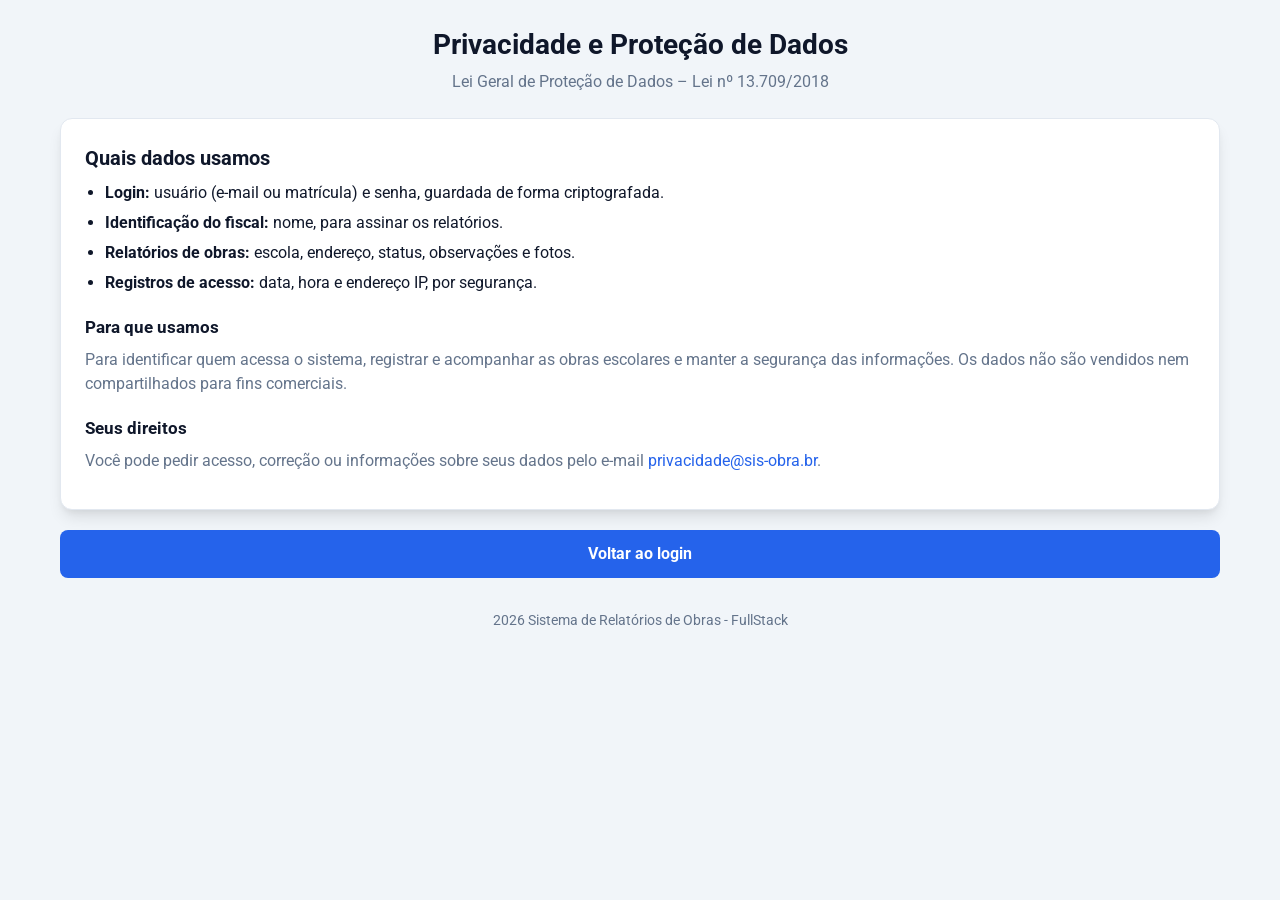
==== sis.lgpd.html @ ee218bbb "Primeira versão do Sistema de Relatórios de Obras" ====
<!DOCTYPE html>
<html lang="en">

<head>
    <meta charset="UTF-8">
    <meta name="viewport" content="width=device-width, initial-scale=1.0">
    <title>Document</title>
    <link href="https://fonts.googleapis.com/css2?family=Roboto:wght@400;700&display=swap" rel="stylesheet">
    <link rel="stylesheet" href="style.css">
</head>

<body>
    <header>
        <h1>Privacidade e Proteção de Dados</h1>
        <p>Lei Geral de Proteção de Dados – Lei nº 13.709/2018</p>
    </header>

    <main>
        <section class="card">
            <h2>Quais dados usamos</h2>
            <ul class="lista-lgpd">
                <li><strong>Login:</strong> usuário (e-mail ou matrícula) e senha, guardada de forma criptografada.</li>
                <li><strong>Identificação do fiscal:</strong> nome, para assinar os relatórios.</li>
                <li><strong>Relatórios de obras:</strong> escola, endereço, status, observações e fotos.</li>
                <li><strong>Registros de acesso:</strong> data, hora e endereço IP, por segurança.</li>
            </ul>

            <h3>Para que usamos</h3>
            <p>Para identificar quem acessa o sistema, registrar e acompanhar as obras escolares e manter a
                segurança das informações. Os dados não são vendidos nem compartilhados para fins comerciais.</p>

            <h3>Seus direitos</h3>
            <p>Você pode pedir acesso, correção ou informações sobre seus dados pelo e-mail
                <a href="mailto:privacidade@sis-obra.br">privacidade@sis-obra.br</a>.
            </p>
        </section>

        <a class="btn" href="sis.login.html">Voltar ao login</a>
    </main>

    <footer>
        <p>2026 Sistema de Relatórios de Obras - FullStack</p>
    </footer>
</body>

</html>
---- style.css ----
:root {
    --bg-body: #f1f5f9;
    --card-bg: #ffffff;
    --text-main: #0f172a;
    --text-muted: #64748b;
    --primary: #2563eb;
    --primary-hover: #1d4ed8;
    --primary-soft: #dbeafe;
    --border-color: #e2e8f0;
    --sidebar-bg: #1239a5;
    --sidebar-text: #cbd5e1;
    --radius: 12px;
    --shadow: 0 10px 15px -3px rgba(0, 0, 0, 0.1), 0 4px 6px -2px rgba(0, 0, 0, 0.05);
}

* {
    margin: 0;
    padding: 0;
    box-sizing: border-box;
}

body {
    font-family: "Roboto", Arial, sans-serif;
    background-color: var(--bg-body);
    color: var(--text-main);
    line-height: 1.5;
}

img {
    max-width: 100%;
}

a {
    color: var(--primary);
    text-decoration: none;
}

a:hover {
    text-decoration: underline;
}

header {
    padding: 24px 20px 8px;
    text-align: center;
}

header h1 {
    font-size: 1.75rem;
    font-weight: 700;
}

header p {
    color: var(--text-muted);
    margin-top: 4px;
}

body.com-menu-lateral {
    display: grid;
    grid-template-columns: 240px 1fr;
    grid-template-rows: auto 1fr auto;
    grid-template-areas:
        "lateral topo"
        "lateral conteudo"
        "lateral rodape";
    min-height: 100vh;
}

.com-menu-lateral header {
    grid-area: topo;
}

.com-menu-lateral main {
    grid-area: conteudo;
}

.com-menu-lateral footer {
    grid-area: rodape;
}

.sidebar {
    grid-area: lateral;
    background-color: var(--sidebar-bg);
    color: var(--sidebar-text);
    padding: 20px 16px;
}

.sidebar-marca {
    padding: 0 0 20px;
    display: flex;
    flex-direction: column;
    align-items: center;
    text-align: center;
    gap: 12px;
}

.sidebar-marca figcaption {
    color: #fff;
    font-weight: 700;
    font-size: 1.1rem;
    line-height: 1.3;
}

.menu-lateral {
    list-style: none;
    display: flex;
    flex-direction: column;
    gap: 4px;
}

.menu-lateral a {
    display: block;
    padding: 10px 12px;
    color: var(--sidebar-text);
    border-radius: 8px;
    transition: background-color 0.2s ease, color 0.2s ease;
}

.menu-lateral a:hover {
    background-color: #1e293b;
    color: #ffffff;
    text-decoration: none;
}

.menu-lateral .sair {
    color: #fca5a5;
    margin-top: 16px;
}

main {
    width: 100%;
    max-width: 1200px;
    margin: 0 auto;
    padding: 16px 20px;
    display: flex;
    flex-direction: column;
    gap: 20px;
}

.card {
    width: 100%;
    background-color: var(--card-bg);
    padding: 24px;
    border: 1px solid var(--border-color);
    border-radius: var(--radius);
    box-shadow: var(--shadow);
}

.card h2 {
    font-size: 1.25rem;
    margin-bottom: 8px;
}

.card h3 {
    font-size: 1.05rem;
    margin: 20px 0 8px;
}

.card>p {
    color: var(--text-muted);
    margin-bottom: 12px;
}

.menu {
    list-style: none;
    display: flex;
    flex-wrap: wrap;
    gap: 8px;
}

.menu a {
    display: inline-block;
    padding: 8px 16px;
    border: 1px solid var(--border-color);
    border-radius: 999px;
    background-color: var(--card-bg);
    font-weight: 700;
    transition: background-color 0.2s ease, color 0.2s ease;
}

.menu a:hover {
    background-color: var(--primary);
    color: #ffffff;
    text-decoration: none;
}

.tabela-rolagem {
    overflow-x: auto;
}

.tabela {
    width: 100%;
    border-collapse: collapse;
    font-size: 0.95rem;
}

.tabela caption {
    text-align: left;
    color: var(--text-muted);
    margin-bottom: 8px;
}

.tabela th,
.tabela td {
    padding: 10px 12px;
    text-align: left;
    border-bottom: 1px solid var(--border-color);
}

.tabela th {
    background-color: var(--bg-body);
    font-weight: 700;
}

.tabela tbody tr:hover {
    background-color: #f8fafc;
}

.status {
    display: inline-block;
    padding: 2px 10px;
    border-radius: 999px;
    font-size: 0.8rem;
    font-weight: 700;
}

.status.pendente {
    background-color: #fef3c7;
    color: #92400e;
}

.status.parada {
    background-color: #fee2e2;
    color: #991b1b;
}

.status.finalizada {
    background-color: #dcfce7;
    color: #166534;
}

fieldset {
    border: 1px solid var(--border-color);
    border-radius: 8px;
    padding: 16px;
    margin-bottom: 16px;
}

legend {
    font-weight: 700;
    padding: 0 8px;
}

.campo {
    margin-bottom: 14px;
}

.grade {
    display: grid;
    grid-template-columns: 1fr 1fr;
    column-gap: 16px;
}

.grade .inteiro {
    grid-column: 1 / -1;
}

label {
    display: block;
    font-weight: 700;
    margin-bottom: 4px;
}

input,
select,
textarea {
    width: 100%;
    padding: 10px 12px;
    font-family: inherit;
    font-size: 1rem;
    color: var(--text-main);
    background-color: #ffffff;
    border: 1px solid var(--border-color);
    border-radius: 8px;
    transition: border-color 0.2s ease, box-shadow 0.2s ease;
}

textarea {
    resize: vertical;
}

input:focus,
select:focus,
textarea:focus {
    outline: none;
    border-color: var(--primary);
    box-shadow: 0 0 0 3px var(--primary-soft);
}

input:user-invalid,
select:user-invalid,
textarea:user-invalid {
    border-color: #dc2626;
}

.campo-check {
    display: flex;
    align-items: center;
    gap: 8px;
}

.campo-check input {
    width: auto;
}

.campo-check label {
    font-weight: 400;
    margin-bottom: 0;
}

.btn {
    display: block;
    width: 100%;
    padding: 12px;
    font-family: inherit;
    font-size: 1rem;
    font-weight: 700;
    text-align: center;
    color: #ffffff;
    background-color: var(--primary);
    border: none;
    border-radius: 8px;
    cursor: pointer;
    transition: background-color 0.2s ease, transform 0.1s ease;
}

.btn:hover {
    background-color: var(--primary-hover);
    text-decoration: none;
}

.btn:active {
    transform: scale(0.98);
}

.btn:focus-visible,
a:focus-visible {
    outline: 3px solid var(--primary-soft);
    outline-offset: 2px;
}

.voltar {
    display: block;
    text-align: center;
    margin-top: 12px;
}

body.pagina-login {
    min-height: 100vh;
    display: flex;
    flex-direction: column;
    justify-content: center;
}

.pagina-login main {
    max-width: 420px;
}

.dica {
    font-size: 0.875rem;
    color: var(--text-muted);
    margin-top: 12px;
    text-align: center;
}

.lista-lgpd {
    padding-left: 20px;
    margin-bottom: 8px;
}

.lista-lgpd li {
    margin-bottom: 6px;
}

footer {
    text-align: center;
    padding: 16px 20px 24px;
    color: var(--text-muted);
    font-size: 0.875rem;
}

:root {
    --cor-pendente: #d97706;
    --cor-parada: #b91c1c;
    --cor-finalizada: #0891b2;
}

.graficos {
    display: grid;
    grid-template-columns: 1fr 1fr;
    gap: 24px;
}

.graficos h2 {
    grid-column: 1 / -1;
}

.graficos figure {
    display: flex;
    flex-direction: column;
    align-items: center;
    gap: 12px;
}

.graficos figcaption {
    font-weight: 700;
}

.pizza {
    width: 180px;
    height: 180px;
    border-radius: 50%;
    display: grid;
    place-items: center;
    text-align: center;
    color: var(--text-muted);
    background: radial-gradient(var(--card-bg) 58%, transparent 59%),
        conic-gradient(var(--cor-pendente) 0 16.2%, var(--card-bg) 0 16.7%, var(--cor-parada) 0 49.5%, var(--card-bg) 0 50%, var(--cor-finalizada) 0 99.5%, var(--card-bg) 0);
}

.pizza strong {
    display: block;
    font-size: 2rem;
    color: var(--text-main);
    line-height: 1;
}

.legenda {
    list-style: none;
    display: flex;
    flex-wrap: wrap;
    justify-content: center;
    gap: 12px;
    font-size: 0.875rem;
}

.legenda li::before {
    content: "";
    display: inline-block;
    width: 10px;
    height: 10px;
    border-radius: 2px;
    margin-right: 6px;
    background: var(--cor);
}

.barras {
    list-style: none;
    display: flex;
    align-items: flex-end;
    gap: 16px;
    height: 200px;
    width: 100%;
    max-width: 280px;
    border-bottom: 1px solid var(--border-color);
}

.barras li {
    flex: 1;
    height: 100%;
    display: flex;
    flex-direction: column;
    justify-content: flex-end;
    align-items: center;
    gap: 4px;
    font-size: 0.875rem;
}

.barras .barra {
    width: 100%;
    height: var(--valor);
    background: var(--cor);
    border-radius: 4px 4px 0 0;
    transition: opacity 0.2s ease;
}

.barras li:hover .barra {
    opacity: 0.8;
}

.barras .valor {
    font-weight: 700;
}

.rotulos {
    list-style: none;
    display: flex;
    gap: 16px;
    width: 100%;
    max-width: 280px;
    font-size: 0.8rem;
    color: var(--text-muted);
    text-align: center;
}

.rotulos li {
    flex: 1;
}

.pendente {
    --cor: var(--cor-pendente);
}

.parada {
    --cor: var(--cor-parada);
}

.finalizada {
    --cor: var(--cor-finalizada);

}

.mapa {
    display: block;
    width: 100%;
    height: 180px;
    border: 1px solid var(--border-color);
    border-radius: var(--radius);
    box-shadow: var(--shadow);
    margin: 8px 0 16px;
}

.btn-contorno {
    background-color: transparent;
    color: var(--primary);
    border: 2px solid var(--primary);
}

.btn-contorno:hover {
    background-color: var(--primary);
    color: #fff;
}

@media (max-width: 700px) {

    body.com-menu-lateral {
        grid-template-columns: 1fr;
        grid-template-areas:
            "lateral"
            "topo"
            "conteudo"
            "rodape";
    }

    .grade {
        grid-template-columns: 1fr;
    }

    header h1 {
        font-size: 1.4rem;
    }
}
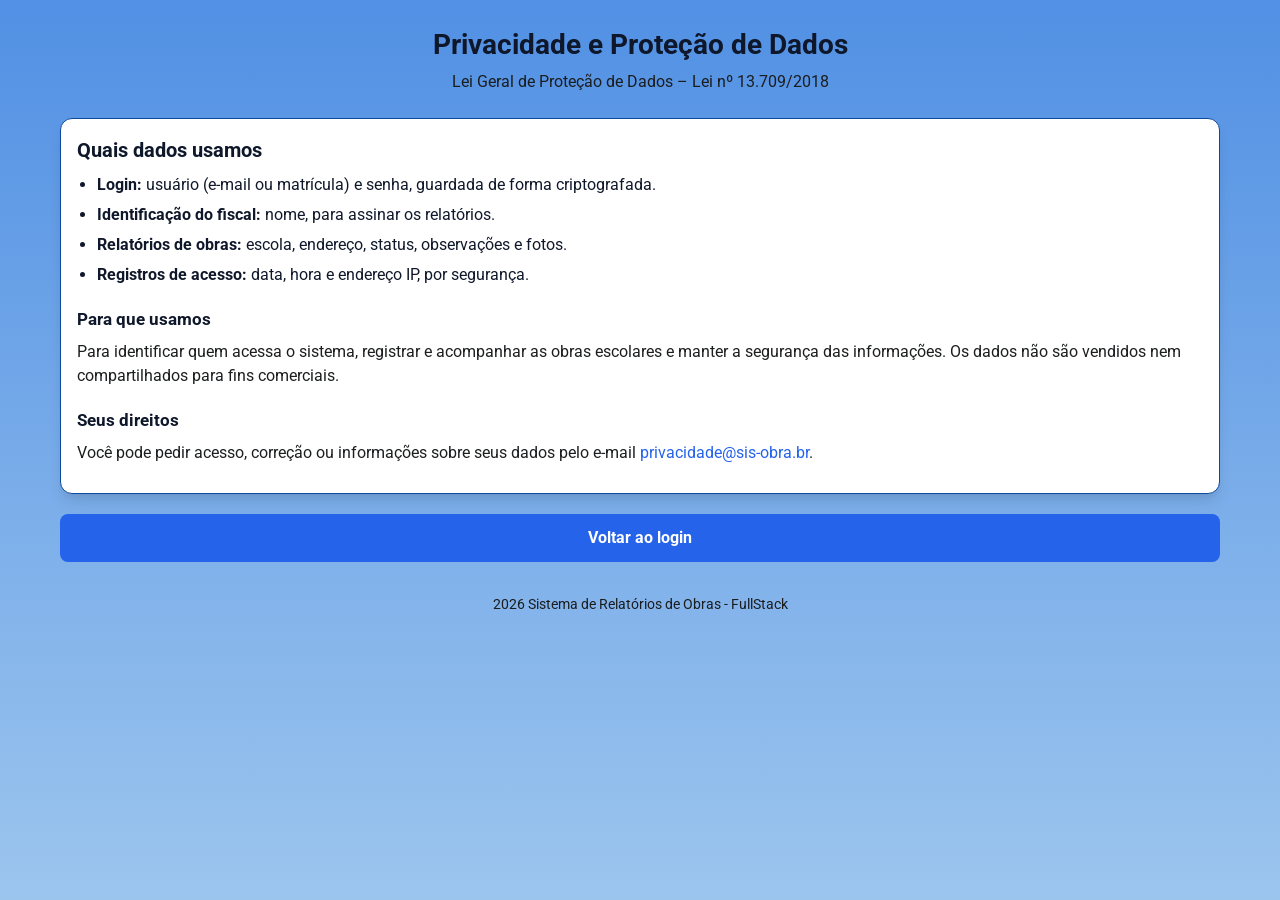
==== commit 227c2967: "feat: entrega da avaliacao A1-fullstack" ====
--- a/sis.lgpd.html
+++ b/sis.lgpd.html
@@ -1,10 +1,10 @@
 <!DOCTYPE html>
-<html lang="en">
+<html lang="pt-BR">
 
 <head>
     <meta charset="UTF-8">
     <meta name="viewport" content="width=device-width, initial-scale=1.0">
-    <title>Document</title>
+    <title>Privacidade e Proteção de Dados</title>
     <link href="https://fonts.googleapis.com/css2?family=Roboto:wght@400;700&display=swap" rel="stylesheet">
     <link rel="stylesheet" href="style.css">
 </head>
--- a/style.css
+++ b/style.css
@@ -1,16 +1,19 @@
 :root {
-    --bg-body: #f1f5f9;
+    --bg-body: lch(54.66% 64.2 284.65);
     --card-bg: #ffffff;
     --text-main: #0f172a;
-    --text-muted: #64748b;
+    --text-muted: #1b1d1e;
     --primary: #2563eb;
-    --primary-hover: #1d4ed8;
+    --primary-hover: #0d1d48;
     --primary-soft: #dbeafe;
-    --border-color: #e2e8f0;
-    --sidebar-bg: #1239a5;
+    --border-color: #0e4a9a;
+    --sidebar-bg: #0f3a75;
     --sidebar-text: #cbd5e1;
-    --radius: 12px;
-    --shadow: 0 10px 15px -3px rgba(0, 0, 0, 0.1), 0 4px 6px -2px rgba(0, 0, 0, 0.05);
+    --radius: 0.75rem;
+    --shadow: 0 0.625rem 0.9375rem -0.1875rem rgba(0, 0, 0, 0.1), 0 0.25rem 0.375rem -0.125rem rgba(0, 0, 0, 0.05);
+    --cor-pendente: #d97706;
+    --cor-parada: #b91c1c;
+    --cor-finalizada: #1c7a18;
 }
 
 * {
@@ -21,7 +24,9 @@
 
 body {
     font-family: "Roboto", Arial, sans-serif;
-    background-color: var(--bg-body);
+    background: linear-gradient(to bottom, #5190e4, #9cc5ee);
+    background-attachment: fixed;
+    min-height: 100vh;
     color: var(--text-main);
     line-height: 1.5;
 }
@@ -40,7 +45,7 @@
 }
 
 header {
-    padding: 24px 20px 8px;
+    padding: 1.5rem 1.25rem 0.5rem;
     text-align: center;
 }
 
@@ -51,12 +56,12 @@
 
 header p {
     color: var(--text-muted);
-    margin-top: 4px;
+    margin-top: 0.25rem;
 }
 
 body.com-menu-lateral {
     display: grid;
-    grid-template-columns: 240px 1fr;
+    grid-template-columns: 15rem 1fr;
     grid-template-rows: auto 1fr auto;
     grid-template-areas:
         "lateral topo"
@@ -81,16 +86,16 @@
     grid-area: lateral;
     background-color: var(--sidebar-bg);
     color: var(--sidebar-text);
-    padding: 20px 16px;
+    padding: 1.25rem 1rem;
 }
 
 .sidebar-marca {
-    padding: 0 0 20px;
+    padding: 0 0 1.25rem;
     display: flex;
     flex-direction: column;
     align-items: center;
     text-align: center;
-    gap: 12px;
+    gap: 0.75rem;
 }
 
 .sidebar-marca figcaption {
@@ -104,14 +109,14 @@
     list-style: none;
     display: flex;
     flex-direction: column;
-    gap: 4px;
+    gap: 0.25rem;
 }
 
 .menu-lateral a {
     display: block;
-    padding: 10px 12px;
+    padding: 0.625rem 0.75rem;
     color: var(--sidebar-text);
-    border-radius: 8px;
+    border-radius: 0.5rem;
     transition: background-color 0.2s ease, color 0.2s ease;
 }
 
@@ -123,23 +128,23 @@
 
 .menu-lateral .sair {
     color: #fca5a5;
-    margin-top: 16px;
+    margin-top: 1rem;
 }
 
 main {
     width: 100%;
-    max-width: 1200px;
+    max-width: 75rem;
     margin: 0 auto;
-    padding: 16px 20px;
+    padding: 1rem 1.25rem;
     display: flex;
     flex-direction: column;
-    gap: 20px;
+    gap: 1.25rem;
 }
 
 .card {
     width: 100%;
     background-color: var(--card-bg);
-    padding: 24px;
+    padding: 1rem;
     border: 1px solid var(--border-color);
     border-radius: var(--radius);
     box-shadow: var(--shadow);
@@ -147,44 +152,22 @@
 
 .card h2 {
     font-size: 1.25rem;
-    margin-bottom: 8px;
+    margin-bottom: 0.5rem;
 }
 
 .card h3 {
     font-size: 1.05rem;
-    margin: 20px 0 8px;
+    margin: 1.25rem 0 0.5rem;
 }
 
 .card>p {
     color: var(--text-muted);
-    margin-bottom: 12px;
-}
-
-.menu {
-    list-style: none;
-    display: flex;
-    flex-wrap: wrap;
-    gap: 8px;
-}
-
-.menu a {
-    display: inline-block;
-    padding: 8px 16px;
-    border: 1px solid var(--border-color);
-    border-radius: 999px;
-    background-color: var(--card-bg);
-    font-weight: 700;
-    transition: background-color 0.2s ease, color 0.2s ease;
-}
-
-.menu a:hover {
-    background-color: var(--primary);
-    color: #ffffff;
-    text-decoration: none;
+    margin-bottom: 0.75rem;
 }
 
 .tabela-rolagem {
     overflow-x: auto;
+    margin-bottom: 1rem;
 }
 
 .tabela {
@@ -196,12 +179,12 @@
 .tabela caption {
     text-align: left;
     color: var(--text-muted);
-    margin-bottom: 8px;
+    margin-bottom: 0.5rem;
 }
 
 .tabela th,
 .tabela td {
-    padding: 10px 12px;
+    padding: 0.625rem 0.75rem;
     text-align: left;
     border-bottom: 1px solid var(--border-color);
 }
@@ -217,8 +200,8 @@
 
 .status {
     display: inline-block;
-    padding: 2px 10px;
-    border-radius: 999px;
+    padding: 0.125rem 0.625rem;
+    border-radius: 50rem;
     font-size: 0.8rem;
     font-weight: 700;
 }
@@ -240,24 +223,24 @@
 
 fieldset {
     border: 1px solid var(--border-color);
-    border-radius: 8px;
-    padding: 16px;
-    margin-bottom: 16px;
+    border-radius: 0.5rem;
+    padding: 1rem;
+    margin-bottom: 1rem;
 }
 
 legend {
     font-weight: 700;
-    padding: 0 8px;
+    padding: 0 0.5rem;
 }
 
 .campo {
-    margin-bottom: 14px;
+    margin-bottom: 0.875rem;
 }
 
 .grade {
     display: grid;
     grid-template-columns: 1fr 1fr;
-    column-gap: 16px;
+    column-gap: 1rem;
 }
 
 .grade .inteiro {
@@ -267,20 +250,20 @@
 label {
     display: block;
     font-weight: 700;
-    margin-bottom: 4px;
+    margin-bottom: 0.25rem;
 }
 
 input,
 select,
 textarea {
     width: 100%;
-    padding: 10px 12px;
+    padding: 0.625rem 0.75rem;
     font-family: inherit;
     font-size: 1rem;
     color: var(--text-main);
     background-color: #ffffff;
     border: 1px solid var(--border-color);
-    border-radius: 8px;
+    border-radius: 0.5rem;
     transition: border-color 0.2s ease, box-shadow 0.2s ease;
 }
 
@@ -293,7 +276,7 @@
 textarea:focus {
     outline: none;
     border-color: var(--primary);
-    box-shadow: 0 0 0 3px var(--primary-soft);
+    box-shadow: 0 0 0 0.1875rem var(--primary-soft);
 }
 
 input:user-invalid,
@@ -305,7 +288,7 @@
 .campo-check {
     display: flex;
     align-items: center;
-    gap: 8px;
+    gap: 0.5rem;
 }
 
 .campo-check input {
@@ -320,7 +303,7 @@
 .btn {
     display: block;
     width: 100%;
-    padding: 12px;
+    padding: 0.75rem;
     font-family: inherit;
     font-size: 1rem;
     font-weight: 700;
@@ -328,7 +311,7 @@
     color: #ffffff;
     background-color: var(--primary);
     border: none;
-    border-radius: 8px;
+    border-radius: 0.5rem;
     cursor: pointer;
     transition: background-color 0.2s ease, transform 0.1s ease;
 }
@@ -344,14 +327,17 @@
 
 .btn:focus-visible,
 a:focus-visible {
-    outline: 3px solid var(--primary-soft);
-    outline-offset: 2px;
+    outline: 0.1875rem solid var(--primary-soft);
+    outline-offset: 0.125rem;
 }
 
 .voltar {
     display: block;
     text-align: center;
-    margin-top: 12px;
+    margin-top: 0.75rem;
+    color: #09122d;
+    font-size: 1.3rem;
+    font-weight: 700;
 }
 
 body.pagina-login {
@@ -362,42 +348,36 @@
 }
 
 .pagina-login main {
-    max-width: 420px;
+    max-width: 26.25rem;
 }
 
 .dica {
     font-size: 0.875rem;
     color: var(--text-muted);
-    margin-top: 12px;
+    margin-top: 1.875rem;
     text-align: center;
 }
 
 .lista-lgpd {
-    padding-left: 20px;
-    margin-bottom: 8px;
+    padding-left: 1.25rem;
+    margin-bottom: 0.5rem;
 }
 
 .lista-lgpd li {
-    margin-bottom: 6px;
+    margin-bottom: 0.375rem;
 }
 
 footer {
     text-align: center;
-    padding: 16px 20px 24px;
+    padding: 1rem 1.25rem 1.5rem;
     color: var(--text-muted);
     font-size: 0.875rem;
-}
-
-:root {
-    --cor-pendente: #d97706;
-    --cor-parada: #b91c1c;
-    --cor-finalizada: #0891b2;
 }
 
 .graficos {
     display: grid;
     grid-template-columns: 1fr 1fr;
-    gap: 24px;
+    gap: 1.5rem;
 }
 
 .graficos h2 {
@@ -408,7 +388,7 @@
     display: flex;
     flex-direction: column;
     align-items: center;
-    gap: 12px;
+    gap: 0.75rem;
 }
 
 .graficos figcaption {
@@ -416,8 +396,8 @@
 }
 
 .pizza {
-    width: 180px;
-    height: 180px;
+    width: 11.25rem;
+    height: 11.25rem;
     border-radius: 50%;
     display: grid;
     place-items: center;
@@ -439,17 +419,17 @@
     display: flex;
     flex-wrap: wrap;
     justify-content: center;
-    gap: 12px;
+    gap: 0.75rem;
     font-size: 0.875rem;
 }
 
 .legenda li::before {
     content: "";
     display: inline-block;
-    width: 10px;
-    height: 10px;
-    border-radius: 2px;
-    margin-right: 6px;
+    width: 0.625rem;
+    height: 0.625rem;
+    border-radius: 0.125rem;
+    margin-right: 0.375rem;
     background: var(--cor);
 }
 
@@ -457,10 +437,10 @@
     list-style: none;
     display: flex;
     align-items: flex-end;
-    gap: 16px;
-    height: 200px;
-    width: 100%;
-    max-width: 280px;
+    gap: 1rem;
+    height: 12.5rem;
+    width: 100%;
+    max-width: 17.5rem;
     border-bottom: 1px solid var(--border-color);
 }
 
@@ -471,7 +451,7 @@
     flex-direction: column;
     justify-content: flex-end;
     align-items: center;
-    gap: 4px;
+    gap: 0.25rem;
     font-size: 0.875rem;
 }
 
@@ -479,7 +459,7 @@
     width: 100%;
     height: var(--valor);
     background: var(--cor);
-    border-radius: 4px 4px 0 0;
+    border-radius: 0.25rem 0.25rem 0 0;
     transition: opacity 0.2s ease;
 }
 
@@ -494,9 +474,9 @@
 .rotulos {
     list-style: none;
     display: flex;
-    gap: 16px;
-    width: 100%;
-    max-width: 280px;
+    gap: 1rem;
+    width: 100%;
+    max-width: 17.5rem;
     font-size: 0.8rem;
     color: var(--text-muted);
     text-align: center;
@@ -516,23 +496,22 @@
 
 .finalizada {
     --cor: var(--cor-finalizada);
-
 }
 
 .mapa {
     display: block;
     width: 100%;
-    height: 180px;
+    height: 11.25rem;
     border: 1px solid var(--border-color);
     border-radius: var(--radius);
     box-shadow: var(--shadow);
-    margin: 8px 0 16px;
+    margin: 0.5rem 0 1rem;
 }
 
 .btn-contorno {
     background-color: transparent;
     color: var(--primary);
-    border: 2px solid var(--primary);
+    border: 0.125rem solid var(--primary);
 }
 
 .btn-contorno:hover {
@@ -540,8 +519,189 @@
     color: #fff;
 }
 
-@media (max-width: 700px) {
-
+.atalhos {
+    list-style: none;
+    display: grid;
+    grid-template-columns: repeat(auto-fit, minmax(11.25rem, 1fr));
+    gap: 1rem;
+    max-width: 75rem;
+    margin: 1.25rem auto 0;
+    padding: 0 1.25rem;
+}
+
+.atalhos a {
+    display: flex;
+    flex-direction: column;
+    align-items: center;
+    justify-content: center;
+    gap: 0.625rem;
+    height: 100%;
+    padding: 1.5rem 0.75rem;
+    background-color: var(--card-bg);
+    border: 1px solid var(--border-color);
+    border-radius: 0.75rem;
+    color: var(--text-main);
+    font-weight: 700;
+    font-size: 0.9rem;
+    text-align: center;
+    transition: transform 0.2s ease, box-shadow 0.2s ease, border-color 0.2s ease;
+}
+
+.atalhos a:hover {
+    transform: translateY(-0.25rem);
+    box-shadow: var(--shadow);
+    border-color: var(--primary);
+    text-decoration: none;
+}
+
+.atalhos .icone {
+    font-size: 2rem;
+}
+
+.kpis {
+    list-style: none;
+    display: grid;
+    grid-template-columns: repeat(auto-fit, minmax(9.375rem, 1fr));
+    gap: 0.75rem;
+    margin: 0.25rem 0 0.01rem;
+}
+
+.kpis li {
+    display: flex;
+    flex-direction: column;
+    padding: 0.25rem 0.855rem;
+    background-color: #2563eb;
+    border-radius: 0.5rem;
+    border-left: 0.25rem solid var(--primary);
+    font-size: 0.875rem;
+    color: var(--text-muted);
+}
+
+.kpis strong {
+    font-size: 1.75rem;
+    color: var(--text-main);
+    line-height: 1.2;
+}
+
+.sidebar-marca img {
+    background-color: #fff;
+    border-radius: 1rem;
+    padding: 1rem;
+}
+
+.menu-titulo {
+    font-size: 0.75rem;
+    letter-spacing: 0.08em;
+    text-transform: uppercase;
+    color: #93c5fd;
+    margin: 0.5rem 0.75rem;
+}
+
+.menu-lateral .ativo {
+    background-color: rgba(255, 255, 255, 0.15);
+    color: #fff;
+    font-weight: 700;
+    border-left: 0.1875rem solid #fff;
+}
+
+.menu-toggle,
+.menu-botao {
+    display: none;
+}
+
+.topo {
+    display: grid;
+    grid-template-columns: 1fr auto;
+    column-gap: 1rem;
+    text-align: left;
+    padding: 2rem 2rem 0.5rem;
+    max-width: 75rem;
+    width: 100%;
+    margin: 0 auto;
+}
+
+.topo h1 {
+    font-size: 2rem;
+}
+
+.topo-acoes {
+    grid-column: 2;
+    grid-row: 1 / 3;
+    align-self: center;
+    display: flex;
+    align-items: center;
+    gap: 1rem;
+    font-size: 0.85rem;
+    color: var(--text-muted);
+}
+
+.btn-pequeno {
+    display: inline-block;
+    width: auto;
+    padding: 0.625rem 1.125rem;
+}
+
+.kpis-obras {
+    display: grid;
+    grid-template-columns: repeat(auto-fit, minmax(12.5rem, 1fr));
+    gap: 1rem;
+}
+
+.kpi {
+    background-color: var(--card-bg);
+    border: 1px solid var(--border-color);
+    border-left: 0.25rem solid var(--cor, var(--primary));
+    border-radius: var(--radius);
+    padding: 1.25rem;
+    color: var(--text-muted);
+    font-size: 0.85rem;
+}
+
+.kpi h2 {
+    font-size: 0.75rem;
+    text-transform: uppercase;
+    letter-spacing: 0.06em;
+    color: var(--text-main);
+}
+
+.kpi .numero {
+    font-size: 2rem;
+    font-weight: 700;
+    color: var(--text-main);
+    margin: 0.375rem 0;
+}
+
+.graficos .subtitulo {
+    grid-column: 1 / -1;
+    color: var(--text-muted);
+    margin-top: -1rem;
+}
+
+.graficos figure+figure {
+    border-left: 1px solid var(--border-color);
+    padding-left: 1.5rem;
+}
+
+.barras,
+.rotulos {
+    max-width: 100%;
+}
+
+.barras {
+    background: repeating-linear-gradient(to top, transparent 0 3.0625rem, var(--border-color) 3.0625rem 3.125rem);
+}
+
+.barras .barra {
+    max-width: 5rem;
+}
+
+/*card do dashboard do chamado*/
+.card-chamados {
+    max-width: 75rem;
+    margin: 0 auto;
+}
+
+@media (max-width: 43.75rem) {
     body.com-menu-lateral {
         grid-template-columns: 1fr;
         grid-template-areas:
@@ -551,11 +711,63 @@
             "rodape";
     }
 
-    .grade {
+    .grade,
+    .graficos {
         grid-template-columns: 1fr;
     }
 
     header h1 {
         font-size: 1.4rem;
     }
+
+    .sidebar {
+        display: flex;
+        flex-wrap: wrap;
+        align-items: center;
+        justify-content: space-between;
+    }
+
+    .sidebar-marca {
+        padding: 0;
+    }
+
+    .sidebar-marca img {
+        width: 4rem;
+        height: 4rem;
+        padding: 0.375rem;
+    }
+
+    .menu-botao {
+        display: block;
+        font-size: 2rem;
+        color: #fff;
+        cursor: pointer;
+        margin-bottom: 0;
+    }
+
+    .menu-nav {
+        display: none;
+        width: 100%;
+        margin-top: 0.75rem;
+    }
+
+    .menu-toggle:checked~.menu-nav {
+        display: block;
+    }
+
+    .topo {
+        grid-template-columns: 1fr;
+        padding: 1.25rem;
+    }
+
+    .topo-acoes {
+        grid-column: 1;
+        grid-row: auto;
+        margin-top: 0.75rem;
+    }
+
+    .graficos figure+figure {
+        border-left: 0;
+        padding-left: 0;
+    }
 }
